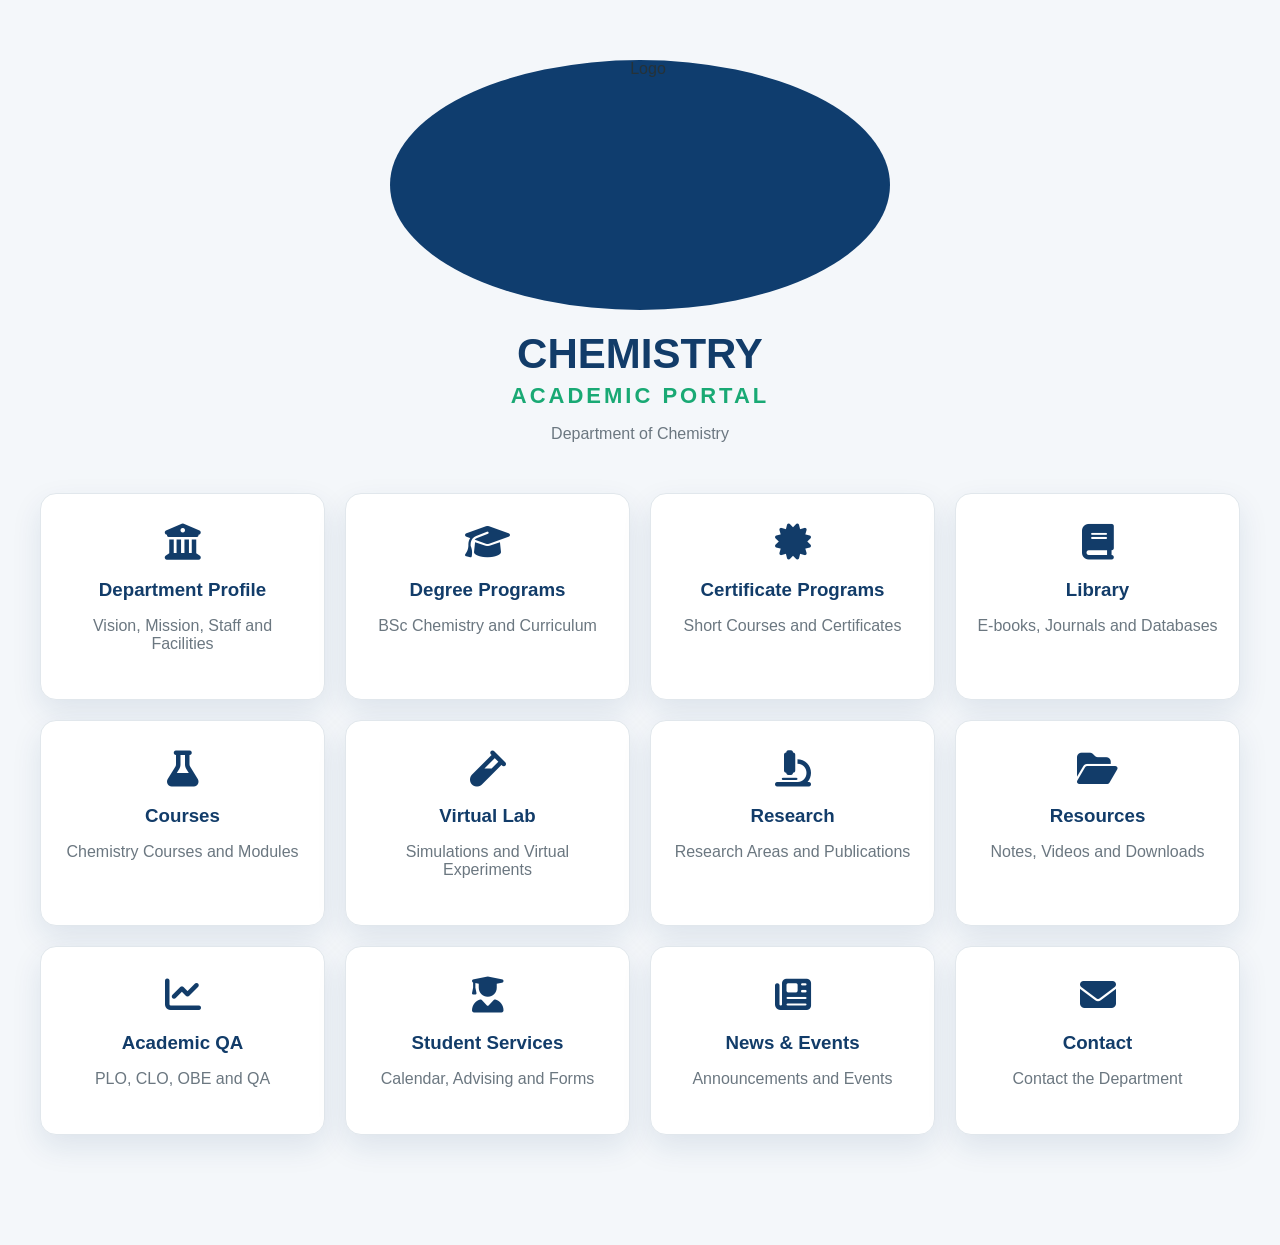
==== index.html @ 34adf8af "Add files via upload" ====
<!DOCTYPE html>
<html lang "en">

<head>
    <meta charset="UTF-8">
    <meta name="viewport" content="width=device-width, initial-scale=1.0">

    <title>CHEMISTRY</title>

    <link rel="stylesheet" href="style.css">

    <link rel="stylesheet" href="https://cdnjs.cloudflare.com/ajax/libs/font-awesome/6.5.2/css/all.min.css">
</head>

<main class="entry-portal">

    <div class="logo-symbol">
        <img src="image/logo.png" alt="Logo" class="logo" width="300px">
    </div>

    <h1>CHEMISTRY</h1>
    <h2>ACADEMIC PORTAL</h2>

    <p>Department of Chemistry</p>

    <div class="portal-menu">

        <a href="department.html" class="portal-card">
            <i class="fa-solid fa-building-columns"></i>
            <h3>Department Profile</h3>
            <p>Vision, Mission, Staff and Facilities</p>
        </a>

        <a href="#degree" class="portal-card">
            <i class="fa-solid fa-graduation-cap"></i>
            <h3>Degree Programs</h3>
            <p>BSc Chemistry and Curriculum</p>
        </a>

        <a href="#certificate" class="portal-card">
            <i class="fa-solid fa-certificate"></i>
            <h3>Certificate Programs</h3>
            <p>Short Courses and Certificates</p>
        </a>

        <a href="#library" class="portal-card">
            <i class="fa-solid fa-book"></i>
            <h3>Library</h3>
            <p>E-books, Journals and Databases</p>
        </a>

        <a href="#courses" class="portal-card">
            <i class="fa-solid fa-flask"></i>
            <h3>Courses</h3>
            <p>Chemistry Courses and Modules</p>
        </a>

        <a href="#virtual-lab" class="portal-card">
            <i class="fa-solid fa-vial"></i>
            <h3>Virtual Lab</h3>
            <p>Simulations and Virtual Experiments</p>
        </a>

        <a href="#research" class="portal-card">
            <i class="fa-solid fa-microscope"></i>
            <h3>Research</h3>
            <p>Research Areas and Publications</p>
        </a>

        <a href="#resources" class="portal-card">
            <i class="fa-solid fa-folder-open"></i>
            <h3>Resources</h3>
            <p>Notes, Videos and Downloads</p>
        </a>

        <a href="#qa" class="portal-card">
            <i class="fa-solid fa-chart-line"></i>
            <h3>Academic QA</h3>
            <p>PLO, CLO, OBE and QA</p>
        </a>

        <a href="#student-services" class="portal-card">
            <i class="fa-solid fa-user-graduate"></i>
            <h3>Student Services</h3>
            <p>Calendar, Advising and Forms</p>
        </a>

        <a href="#news" class="portal-card">
            <i class="fa-solid fa-newspaper"></i>
            <h3>News & Events</h3>
            <p>Announcements and Events</p>
        </a>

        <a href="#contact" class="portal-card">
            <i class="fa-solid fa-envelope"></i>
            <h3>Contact</h3>
            <p>Contact the Department</p>
        </a>

    </div>

</main>
---- style.css ----
:root {
    --primary: #123c69;
    --primary-dark: #0b2948;
    --accent: #0335238f;

    --light: #f4f7fa;
    --white: #ffffff;

    --text: #263238;
    --muted: #436178;

    --border: #e1e7ec;

    --shadow: 0 12px 30px rgba(18, 60, 105, 0.10);
}

* {
    box-sizing: border-box;
}

body {
    margin: 0;
    font-family: "Segoe UI", Arial, sans-serif;
    color: var(--text);
    background: var(--light);
}


/* ================================
   MAIN PAGE
================================ */

.entry-portal {
    min-height: 100vh;
    padding: 60px 30px;
    text-align: center;
}

.logo-symbol {
    width: 500px;
    height: 250px;
    margin: 0 auto;

    display: flex;
    align-items: center;
    justify-content: center;

    background: #0f3d6e;
    border-radius: 50%;

    overflow: hidden;
}

.logo-symbol img {
    width: 100%;
    height: 100%;
    object-fit: contain;
}


/* CHEMISTRY */

.entry-portal h1 {
    margin: 20px 0 5px;

    color: #123c69;

    font-size: 42px;
}


/* ACADEMIC PORTAL */

.entry-portal h2 {
    margin: 0;

    color: #19a974;

    font-size: 22px;
    letter-spacing: 3px;
}


/* Department of Chemistry */

.entry-portal>p {
    color: #6b7780;
}


/* MAIN MENU */

.portal-menu {
    max-width: 1200px;
    margin: 50px auto;

    display: grid;

    grid-template-columns: repeat(4, 1fr);

    gap: 20px;
}


/* MAIN CARDS */

.portal-card {
    display: block;

    background: #ffffff;

    border: 1px solid #e1e7ec;

    border-radius: 16px;

    padding: 30px 20px;

    text-decoration: none;

    color: #263238;

    box-shadow: 0 12px 30px rgba(18, 60, 105, 0.10);

    transition: 0.3s;
}


/* MAIN ICON */

.portal-card i {
    font-size: 36px;

    color: #123c69;
}


/* MAIN TITLE */

.portal-card h3 {
    color: #123c69;

    margin-bottom: 10px;
}


/* MAIN DESCRIPTION */

.portal-card p {
    color: #6b7780;
}


/* HOVER */

.portal-card:hover {
    transform: translateY(-8px);
}

.portal-card:hover i {
    color: #19a974;
}


/* ================================
   DEPARTMENT PAGE
================================ */

.department-page {
    min-height: 100vh;

    max-width: 1100px;

    margin: 0 auto;

    padding: 50px 30px;

    text-align: center;
}

.back-button {
    display: inline-block;

    margin-bottom: 35px;

    padding: 9px 18px;

    color: #123c69;

    background: #ffffff;

    border: 1px solid #e1e7ec;

    border-radius: 8px;

    text-decoration: none;
}

.back-button:hover {
    background: #123c69;

    color: #ffffff;
}

.department-header {
    margin-bottom: 45px;
}

.department-header h1 {
    margin: 0;

    color: #123c69;

    font-size: 38px;
}


/* DEPARTMENT MENU */

.department-menu {
    width: 100%;

    display: grid;

    grid-template-columns: repeat(2, 1fr);

    gap: 25px;
}


/* DEPARTMENT CARD */

.department-card {
    min-height: 180px;

    padding: 30px;

    display: flex;

    flex-direction: column;

    align-items: center;

    justify-content: center;

    text-decoration: none;

    border-radius: 16px;

    border: 2px solid;

    transition: 0.3s;
}

.department-card i {
    font-size: 42px;

    margin-bottom: 18px;
}

.department-card h2 {
    margin: 0;

    font-size: 21px;
}


/* Vision */

.vision-card {
    background: #e8f4ff;
    border-color: #4aa3df;
}

.vision-card i,
.vision-card h2 {
    color: #1976b8;
}


/* Mission */

.mission-card {
    background: #fff0e6;
    border-color: #e69a62;
}

.mission-card i,
.mission-card h2 {
    color: #d66a18;
}


/* Educational Philosophy */

.philosophy-card {
    background: #fff9df;
    border-color: #e1bd45;
}

.philosophy-card i,
.philosophy-card h2 {
    color: #a27d00;
}


/* Graduate Profile */

.graduate-card {
    background: #eee9ff;
    border-color: #9278df;
}

.graduate-card i,
.graduate-card h2 {
    color: #6546c7;
}


/* Staff */

.staff-card {
    background: #e8f7ef;
    border-color: #63b887;
}

.staff-card i,
.staff-card h2 {
    color: #27804d;
}


/* Facilities */

.facilities-card {
    background: #e9f3f3;
    border-color: #5da7a7;
}

.facilities-card i,
.facilities-card h2 {
    color: #287979;
}


/* Department Hover */

.department-card:hover {
    transform: translateY(-7px);

    box-shadow:
        0 12px 28px rgba(0, 0, 0, 0.15);
}


/* ================================
   RESPONSIVE
================================ */

@media (max-width: 1000px) {

    .portal-menu {
        grid-template-columns: repeat(2, 1fr);
    }

}

@media (max-width: 700px) {

    .portal-menu {
        grid-template-columns: 1fr;
    }

    .department-menu {
        grid-template-columns: 1fr;
    }

    .entry-portal {
        padding: 40px 20px;
    }

    .entry-portal h1 {
        font-size: 34px;
    }

    .entry-portal h2 {
        font-size: 18px;
    }

    .department-header h1 {
        font-size: 32px;
    }

}
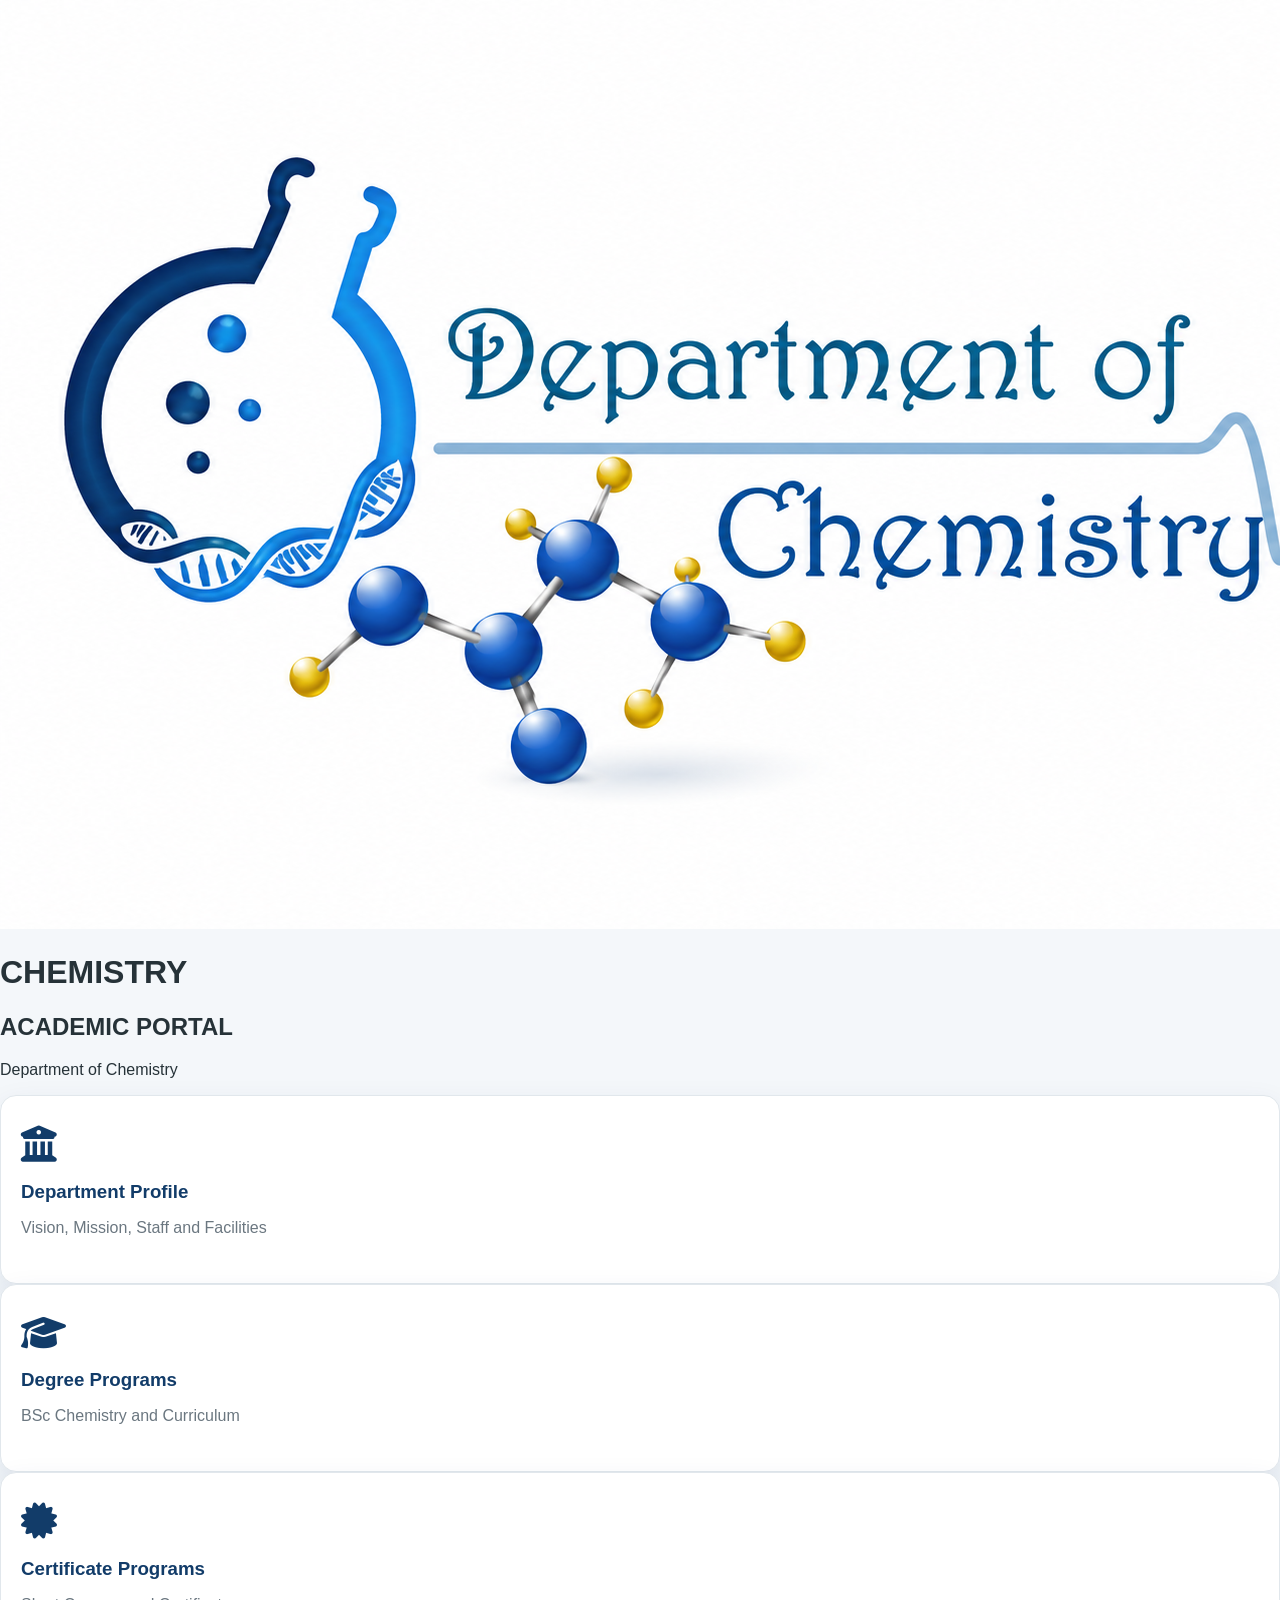
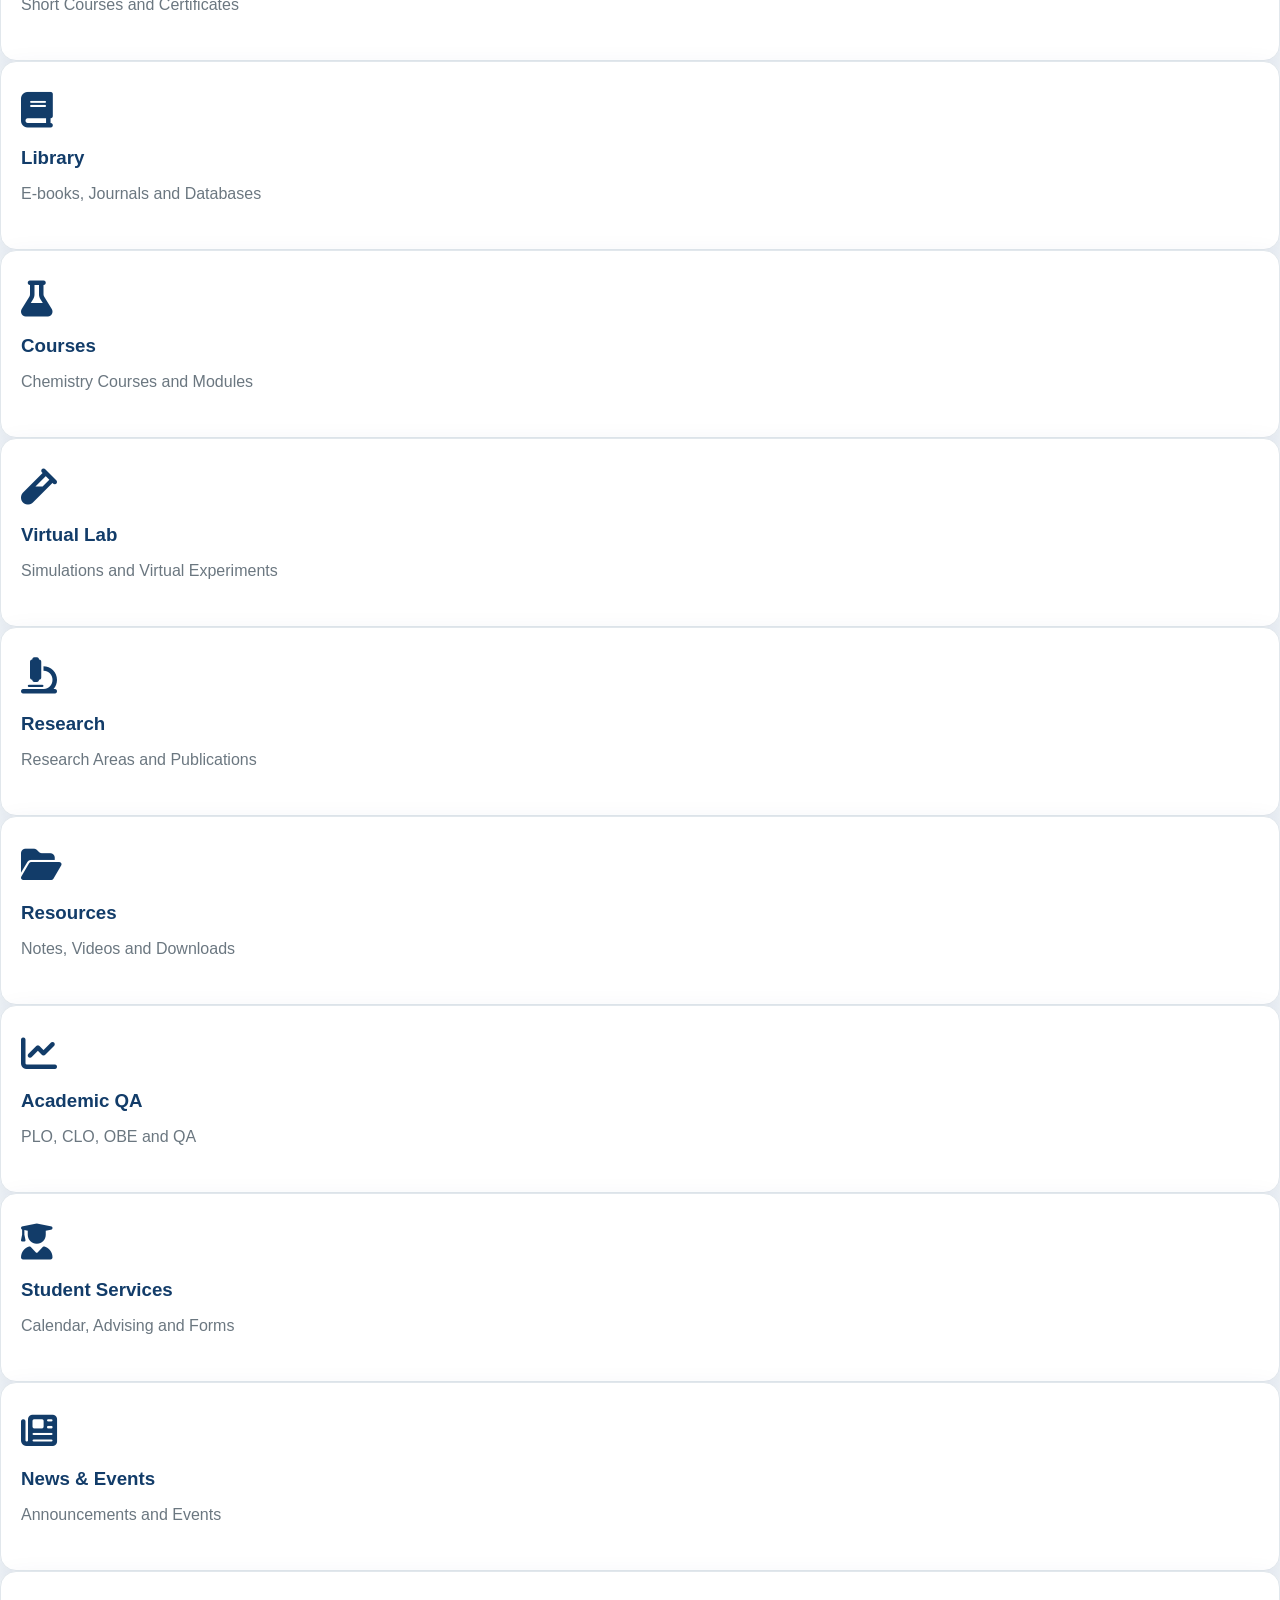
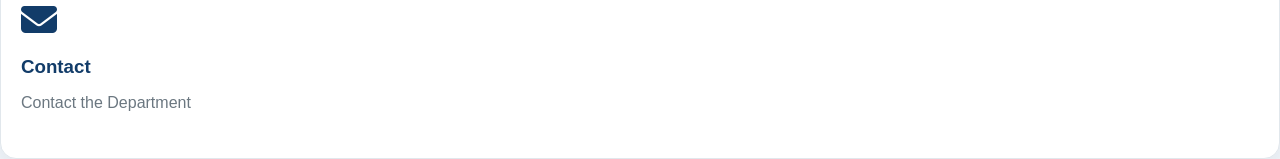
==== commit e10b9fc6: "Update index.html" ====
--- a/index.html
+++ b/index.html
@@ -1,102 +1,230 @@
 <!DOCTYPE html>
-<html lang "en">
+<html lang="en">
 
 <head>
-    <meta charset="UTF-8">
-    <meta name="viewport" content="width=device-width, initial-scale=1.0">
-
-    <title>CHEMISTRY</title>
-
-    <link rel="stylesheet" href="style.css">
-
-    <link rel="stylesheet" href="https://cdnjs.cloudflare.com/ajax/libs/font-awesome/6.5.2/css/all.min.css">
+  <meta charset="UTF-8">
+  <meta name="viewport" content="width=device-width, initial-scale=1.0">
+
+  <title>Chemistry Academic Portal</title>
+
+  <!-- Favicon -->
+  <link rel="shortcut icon" href="image/logo.png" type="image/png">
+
+  <!-- Font Awesome -->
+  <link rel="stylesheet" href="https://cdnjs.cloudflare.com/ajax/libs/font-awesome/6.5.2/css/all.min.css">
+
+  <!-- Main CSS -->
+  <link rel="stylesheet" href="style.css">
 </head>
 
-<main class="entry-portal">
-
-    <div class="logo-symbol">
-        <img src="image/logo.png" alt="Logo" class="logo" width="300px">
-    </div>
+<body>
+
+  <!-- =========================
+         HEADER
+    ========================== -->
+
+  <header class="portal-header">
+
+    <img src="image/logo.png" alt="Department of Chemistry Logo" class="department-logo">
 
     <h1>CHEMISTRY</h1>
+
     <h2>ACADEMIC PORTAL</h2>
 
     <p>Department of Chemistry</p>
 
-    <div class="portal-menu">
-
-        <a href="department.html" class="portal-card">
-            <i class="fa-solid fa-building-columns"></i>
-            <h3>Department Profile</h3>
-            <p>Vision, Mission, Staff and Facilities</p>
-        </a>
-
-        <a href="#degree" class="portal-card">
-            <i class="fa-solid fa-graduation-cap"></i>
-            <h3>Degree Programs</h3>
-            <p>BSc Chemistry and Curriculum</p>
-        </a>
-
-        <a href="#certificate" class="portal-card">
-            <i class="fa-solid fa-certificate"></i>
-            <h3>Certificate Programs</h3>
-            <p>Short Courses and Certificates</p>
-        </a>
-
-        <a href="#library" class="portal-card">
-            <i class="fa-solid fa-book"></i>
-            <h3>Library</h3>
-            <p>E-books, Journals and Databases</p>
-        </a>
-
-        <a href="#courses" class="portal-card">
-            <i class="fa-solid fa-flask"></i>
-            <h3>Courses</h3>
-            <p>Chemistry Courses and Modules</p>
-        </a>
-
-        <a href="#virtual-lab" class="portal-card">
-            <i class="fa-solid fa-vial"></i>
-            <h3>Virtual Lab</h3>
-            <p>Simulations and Virtual Experiments</p>
-        </a>
-
-        <a href="#research" class="portal-card">
-            <i class="fa-solid fa-microscope"></i>
-            <h3>Research</h3>
-            <p>Research Areas and Publications</p>
-        </a>
-
-        <a href="#resources" class="portal-card">
-            <i class="fa-solid fa-folder-open"></i>
-            <h3>Resources</h3>
-            <p>Notes, Videos and Downloads</p>
-        </a>
-
-        <a href="#qa" class="portal-card">
-            <i class="fa-solid fa-chart-line"></i>
-            <h3>Academic QA</h3>
-            <p>PLO, CLO, OBE and QA</p>
-        </a>
-
-        <a href="#student-services" class="portal-card">
-            <i class="fa-solid fa-user-graduate"></i>
-            <h3>Student Services</h3>
-            <p>Calendar, Advising and Forms</p>
-        </a>
-
-        <a href="#news" class="portal-card">
-            <i class="fa-solid fa-newspaper"></i>
-            <h3>News & Events</h3>
-            <p>Announcements and Events</p>
-        </a>
-
-        <a href="#contact" class="portal-card">
-            <i class="fa-solid fa-envelope"></i>
-            <h3>Contact</h3>
-            <p>Contact the Department</p>
-        </a>
-
-    </div>
-
-</main>+  </header>
+
+
+  <!-- =========================
+         MAIN PORTAL
+    ========================== -->
+
+  <main class="portal-container">
+
+
+    <!-- 01 Department Profile -->
+
+    <a href="department.html" class="portal-card">
+
+      <i class="fa-solid fa-building-columns"></i>
+
+      <h3>Department Profile</h3>
+
+      <p>
+        Vision, Mission, Staff and Facilities
+      </p>
+
+    </a>
+
+
+    <!-- 02 Degree Programs -->
+
+    <a href="degree-programs.html" class="portal-card">
+
+      <i class="fa-solid fa-graduation-cap"></i>
+
+      <h3>Degree Programs</h3>
+
+      <p>
+        BSc Chemistry and Curriculum
+      </p>
+
+    </a>
+
+
+    <!-- 03 Certificate Programs -->
+
+    <a href="certificate-programs.html" class="portal-card">
+
+      <i class="fa-solid fa-certificate"></i>
+
+      <h3>Certificate Programs</h3>
+
+      <p>
+        Short Courses and Certificates
+      </p>
+
+    </a>
+
+
+    <!-- 04 Library -->
+
+    <a href="library/" class="portal-card">
+
+      <i class="fa-solid fa-book"></i>
+
+      <h3>Library</h3>
+
+      <p>
+        E-books, Journals and Databases
+      </p>
+
+    </a>
+
+
+    <!-- 05 Courses -->
+
+    <a href="courses/" class="portal-card">
+
+      <i class="fa-solid fa-flask"></i>
+
+      <h3>Courses</h3>
+
+      <p>
+        Chemistry Courses and Modules
+      </p>
+
+    </a>
+
+
+    <!-- 06 Virtual Laboratory -->
+
+    <a href="virtual-lab/" class="portal-card">
+
+      <i class="fa-solid fa-vial"></i>
+
+      <h3>Virtual Lab</h3>
+
+      <p>
+        Simulations and Virtual Experiments
+      </p>
+
+    </a>
+
+
+    <!-- 07 Research -->
+
+    <a href="research/" class="portal-card">
+
+      <i class="fa-solid fa-microscope"></i>
+
+      <h3>Research</h3>
+
+      <p>
+        Research Areas and Publications
+      </p>
+
+    </a>
+
+
+    <!-- 08 Resources -->
+
+    <a href="resources/" class="portal-card">
+
+      <i class="fa-solid fa-folder-open"></i>
+
+      <h3>Resources</h3>
+
+      <p>
+        Notes, Videos and Downloads
+      </p>
+
+    </a>
+
+
+    <!-- 09 Academic QA -->
+
+    <a href="academic-qa.html" class="portal-card">
+
+      <i class="fa-solid fa-chart-line"></i>
+
+      <h3>Academic QA</h3>
+
+      <p>
+        PLO, CLO, OBE and QA
+      </p>
+
+    </a>
+
+
+    <!-- 10 Student Services -->
+
+    <a href="student-services.html" class="portal-card">
+
+      <i class="fa-solid fa-user-graduate"></i>
+
+      <h3>Student Services</h3>
+
+      <p>
+        Calendar, Advising and Forms
+      </p>
+
+    </a>
+
+
+    <!-- 11 News & Events -->
+
+    <a href="news-events.html" class="portal-card">
+
+      <i class="fa-solid fa-newspaper"></i>
+
+      <h3>News &amp; Events</h3>
+
+      <p>
+        Announcements and Events
+      </p>
+
+    </a>
+
+
+    <!-- 12 Contact -->
+
+    <a href="contact.html" class="portal-card">
+
+      <i class="fa-solid fa-envelope"></i>
+
+      <h3>Contact</h3>
+
+      <p>
+        Contact the Department
+      </p>
+
+    </a>
+
+
+  </main>
+
+</body>
+
+</html>
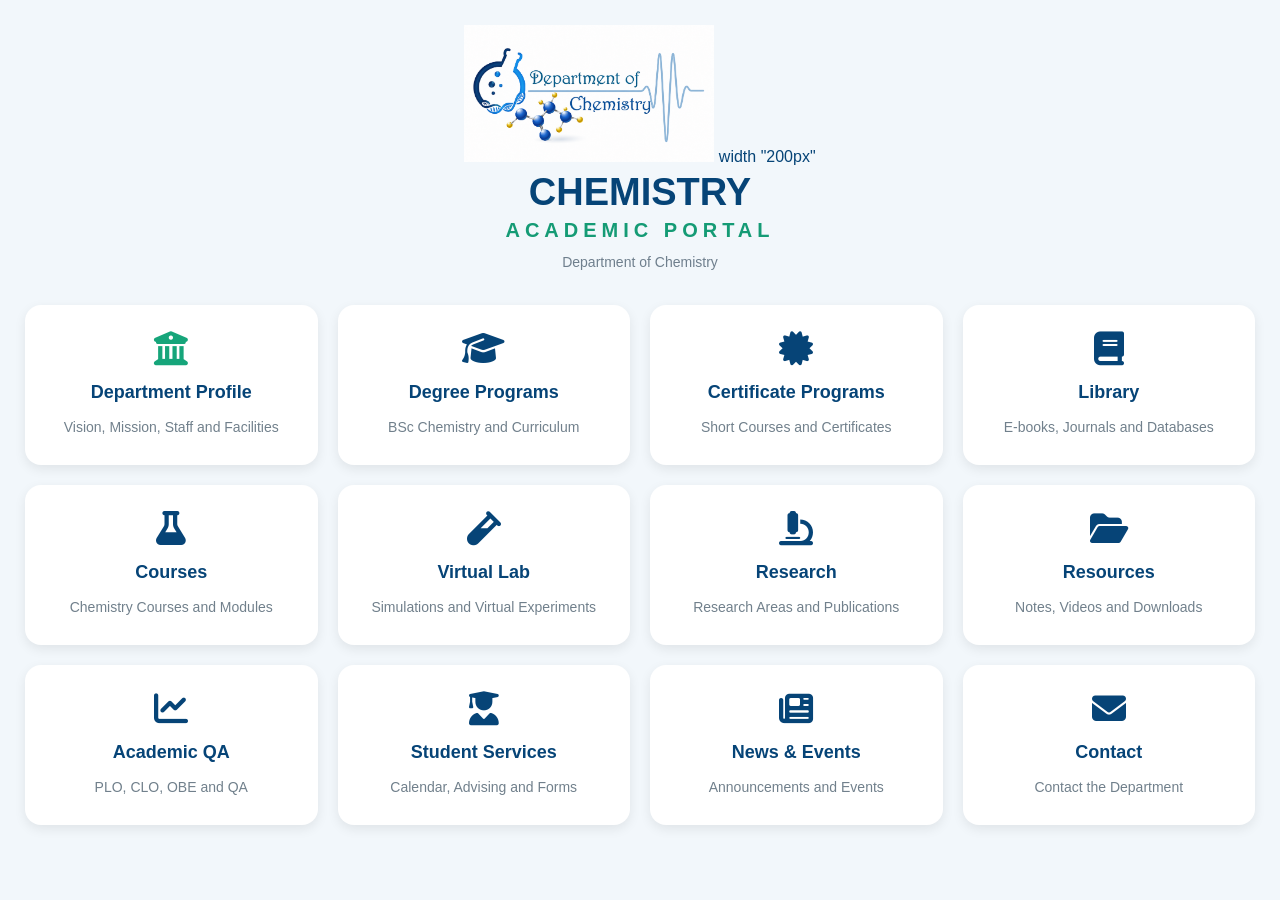
==== commit f13312a2: "change file" ====
--- a/index.html
+++ b/index.html
@@ -19,209 +19,173 @@
 
 <body>
 
-  <!-- =========================
-         HEADER
-    ========================== -->
+  <main class="entry-portal">
 
-  <header class="portal-header">
+    <!-- Header -->
+    <header class="portal-header">
 
-    <img src="image/logo.png" alt="Department of Chemistry Logo" class="department-logo">
+      <div class="logo-symbol">
+        <img src="image/logo.png" alt="Department of Chemistry Logo" class="logo"> width "200px"
+      </div>
 
-    <h1>CHEMISTRY</h1>
+      <h1>CHEMISTRY</h1>
 
-    <h2>ACADEMIC PORTAL</h2>
+      <h2>ACADEMIC PORTAL</h2>
 
-    <p>Department of Chemistry</p>
+      <p>Department of Chemistry</p>
 
-  </header>
+    </header>
 
 
-  <!-- =========================
-         MAIN PORTAL
-    ========================== -->
-
-  <main class="portal-container">
+    <!-- Portal Menu -->
+    <div class="portal-menu">
 
 
-    <!-- 01 Department Profile -->
+      <!-- 1. Department Profile -->
+      <a href="department.html" class="portal-card">
 
-    <a href="department.html" class="portal-card">
+        <i class="fa-solid fa-building-columns"></i>
 
-      <i class="fa-solid fa-building-columns"></i>
+        <h3>Department Profile</h3>
 
-      <h3>Department Profile</h3>
+        <p>Vision, Mission, Staff and Facilities</p>
 
-      <p>
-        Vision, Mission, Staff and Facilities
-      </p>
-
-    </a>
+      </a>
 
 
-    <!-- 02 Degree Programs -->
+      <!-- 2. Degree Programs -->
+      <a href="degree-programs.html" class="portal-card">
 
-    <a href="degree-programs.html" class="portal-card">
+        <i class="fa-solid fa-graduation-cap"></i>
 
-      <i class="fa-solid fa-graduation-cap"></i>
+        <h3>Degree Programs</h3>
 
-      <h3>Degree Programs</h3>
+        <p>BSc Chemistry and Curriculum</p>
 
-      <p>
-        BSc Chemistry and Curriculum
-      </p>
-
-    </a>
+      </a>
 
 
-    <!-- 03 Certificate Programs -->
+      <!-- 3. Certificate Programs -->
+      <a href="certificate-programs.html" class="portal-card">
 
-    <a href="certificate-programs.html" class="portal-card">
+        <i class="fa-solid fa-certificate"></i>
 
-      <i class="fa-solid fa-certificate"></i>
+        <h3>Certificate Programs</h3>
 
-      <h3>Certificate Programs</h3>
+        <p>Short Courses and Certificates</p>
 
-      <p>
-        Short Courses and Certificates
-      </p>
-
-    </a>
+      </a>
 
 
-    <!-- 04 Library -->
+      <!-- 4. Library -->
+      <a href="library/" class="portal-card">
 
-    <a href="library/" class="portal-card">
+        <i class="fa-solid fa-book"></i>
 
-      <i class="fa-solid fa-book"></i>
+        <h3>Library</h3>
 
-      <h3>Library</h3>
+        <p>E-books, Journals and Databases</p>
 
-      <p>
-        E-books, Journals and Databases
-      </p>
-
-    </a>
+      </a>
 
 
-    <!-- 05 Courses -->
+      <!-- 5. Courses -->
+      <a href="courses/" class="portal-card">
 
-    <a href="courses/" class="portal-card">
+        <i class="fa-solid fa-flask"></i>
 
-      <i class="fa-solid fa-flask"></i>
+        <h3>Courses</h3>
 
-      <h3>Courses</h3>
+        <p>Chemistry Courses and Modules</p>
 
-      <p>
-        Chemistry Courses and Modules
-      </p>
-
-    </a>
+      </a>
 
 
-    <!-- 06 Virtual Laboratory -->
+      <!-- 6. Virtual Lab -->
+      <a href="virtual-lab/" class="portal-card">
 
-    <a href="virtual-lab/" class="portal-card">
+        <i class="fa-solid fa-vial"></i>
 
-      <i class="fa-solid fa-vial"></i>
+        <h3>Virtual Lab</h3>
 
-      <h3>Virtual Lab</h3>
+        <p>Simulations and Virtual Experiments</p>
 
-      <p>
-        Simulations and Virtual Experiments
-      </p>
-
-    </a>
+      </a>
 
 
-    <!-- 07 Research -->
+      <!-- 7. Research -->
+      <a href="research/" class="portal-card">
 
-    <a href="research/" class="portal-card">
+        <i class="fa-solid fa-microscope"></i>
 
-      <i class="fa-solid fa-microscope"></i>
+        <h3>Research</h3>
 
-      <h3>Research</h3>
+        <p>Research Areas and Publications</p>
 
-      <p>
-        Research Areas and Publications
-      </p>
-
-    </a>
+      </a>
 
 
-    <!-- 08 Resources -->
+      <!-- 8. Resources -->
+      <a href="resources/" class="portal-card">
 
-    <a href="resources/" class="portal-card">
+        <i class="fa-solid fa-folder-open"></i>
 
-      <i class="fa-solid fa-folder-open"></i>
+        <h3>Resources</h3>
 
-      <h3>Resources</h3>
+        <p>Notes, Videos and Downloads</p>
 
-      <p>
-        Notes, Videos and Downloads
-      </p>
-
-    </a>
+      </a>
 
 
-    <!-- 09 Academic QA -->
+      <!-- 9. Academic QA -->
+      <a href="academic-qa.html" class="portal-card">
 
-    <a href="academic-qa.html" class="portal-card">
+        <i class="fa-solid fa-chart-line"></i>
 
-      <i class="fa-solid fa-chart-line"></i>
+        <h3>Academic QA</h3>
 
-      <h3>Academic QA</h3>
+        <p>PLO, CLO, OBE and QA</p>
 
-      <p>
-        PLO, CLO, OBE and QA
-      </p>
-
-    </a>
+      </a>
 
 
-    <!-- 10 Student Services -->
+      <!-- 10. Student Services -->
+      <a href="student-services.html" class="portal-card">
 
-    <a href="student-services.html" class="portal-card">
+        <i class="fa-solid fa-user-graduate"></i>
 
-      <i class="fa-solid fa-user-graduate"></i>
+        <h3>Student Services</h3>
 
-      <h3>Student Services</h3>
+        <p>Calendar, Advising and Forms</p>
 
-      <p>
-        Calendar, Advising and Forms
-      </p>
-
-    </a>
+      </a>
 
 
-    <!-- 11 News & Events -->
+      <!-- 11. News & Events -->
+      <a href="news-events.html" class="portal-card">
 
-    <a href="news-events.html" class="portal-card">
+        <i class="fa-solid fa-newspaper"></i>
 
-      <i class="fa-solid fa-newspaper"></i>
+        <h3>News &amp; Events</h3>
 
-      <h3>News &amp; Events</h3>
+        <p>Announcements and Events</p>
 
-      <p>
-        Announcements and Events
-      </p>
-
-    </a>
+      </a>
 
 
-    <!-- 12 Contact -->
+      <!-- 12. Contact -->
+      <a href="contact.html" class="portal-card">
 
-    <a href="contact.html" class="portal-card">
+        <i class="fa-solid fa-envelope"></i>
 
-      <i class="fa-solid fa-envelope"></i>
+        <h3>Contact</h3>
 
-      <h3>Contact</h3>
+        <p>Contact the Department</p>
 
-      <p>
-        Contact the Department
-      </p>
+      </a>
 
-    </a>
 
+    </div>
 
   </main>
 
--- a/style.css
+++ b/style.css
@@ -1,360 +1,153 @@
-:root {
-    --primary: #123c69;
-    --primary-dark: #0b2948;
-    --accent: #0335238f;
-
-    --light: #f4f7fa;
-    --white: #ffffff;
-
-    --text: #263238;
-    --muted: #436178;
-
-    --border: #e1e7ec;
-
-    --shadow: 0 12px 30px rgba(18, 60, 105, 0.10);
-}
-
 * {
     box-sizing: border-box;
+    margin: 0;
+    padding: 0;
 }
 
 body {
-    margin: 0;
-    font-family: "Segoe UI", Arial, sans-serif;
-    color: var(--text);
-    background: var(--light);
+    font-family: Arial, Helvetica, sans-serif;
+    background: #f2f7fb;
+    color: #064477;
 }
 
 
-/* ================================
-   MAIN PAGE
-================================ */
+/* Main */
 
 .entry-portal {
+    width: 100%;
     min-height: 100vh;
-    padding: 60px 30px;
-    text-align: center;
-}
-
-.logo-symbol {
-    width: 500px;
-    height: 250px;
-    margin: 0 auto;
-
-    display: flex;
-    align-items: center;
-    justify-content: center;
-
-    background: #0f3d6e;
-    border-radius: 50%;
-
-    overflow: hidden;
-}
-
-.logo-symbol img {
-    width: 100%;
-    height: 100%;
-    object-fit: contain;
+    padding: 25px;
 }
 
 
-/* CHEMISTRY */
+/* Header */
 
-.entry-portal h1 {
-    margin: 20px 0 5px;
-
-    color: #123c69;
-
-    font-size: 42px;
+.portal-header {
+    text-align: center;
+    margin-bottom: 35px;
 }
 
 
-/* ACADEMIC PORTAL */
+/* Logo */
 
-.entry-portal h2 {
-    margin: 0;
+.logo-symbol {
+    text-align: center;
+    margin-bottom: 5px;
+}
 
-    color: #19a974;
-
-    font-size: 22px;
-    letter-spacing: 3px;
+.logo {
+    width: 250px;
+    height: auto;
+    max-width: 80%;
 }
 
 
-/* Department of Chemistry */
+/* Title */
 
-.entry-portal>p {
-    color: #6b7780;
+.portal-header h1 {
+    font-size: 38px;
+    font-weight: 800;
+    color: #064477;
+    margin-top: 5px;
+}
+
+.portal-header h2 {
+    font-size: 20px;
+    letter-spacing: 5px;
+    color: #159b75;
+    margin-top: 5px;
+}
+
+.portal-header p {
+    font-size: 14px;
+    color: #6f7f8d;
+    margin-top: 12px;
 }
 
 
-/* MAIN MENU */
+/* 12 Boxes */
 
 .portal-menu {
-    max-width: 1200px;
-    margin: 50px auto;
+    width: 100%;
+    max-width: 1500px;
+    margin: 0 auto;
 
     display: grid;
-
     grid-template-columns: repeat(4, 1fr);
-
     gap: 20px;
 }
 
 
-/* MAIN CARDS */
+/* Box */
 
 .portal-card {
-    display: block;
+    min-height: 160px;
+
+    display: flex;
+    flex-direction: column;
+    align-items: center;
+    justify-content: center;
+
+    padding: 25px 20px;
 
     background: #ffffff;
-
-    border: 1px solid #e1e7ec;
-
     border-radius: 16px;
 
-    padding: 30px 20px;
-
+    text-align: center;
     text-decoration: none;
 
-    color: #263238;
+    box-shadow: 0 4px 12px rgba(0, 0, 0, 0.08);
 
-    box-shadow: 0 12px 30px rgba(18, 60, 105, 0.10);
-
-    transition: 0.3s;
+    transition: transform 0.2s ease,
+        box-shadow 0.2s ease;
 }
 
 
-/* MAIN ICON */
+/* Hover */
 
-.portal-card i {
-    font-size: 36px;
+.portal-card:hover {
+    transform: translateY(-5px);
 
-    color: #123c69;
+    box-shadow: 0 8px 20px rgba(0, 0, 0, 0.12);
 }
 
 
-/* MAIN TITLE */
+/* Icons */
 
-.portal-card h3 {
-    color: #123c69;
-
-    margin-bottom: 10px;
+.portal-card i {
+    font-size: 34px;
+    color: #064477;
+    margin-bottom: 16px;
 }
 
 
-/* MAIN DESCRIPTION */
+/* First icon */
 
-.portal-card p {
-    color: #6b7780;
+.portal-card:first-child i {
+    color: #16a57a;
 }
 
 
-/* HOVER */
+/* Titles */
 
-.portal-card:hover {
-    transform: translateY(-8px);
-}
-
-.portal-card:hover i {
-    color: #19a974;
+.portal-card h3 {
+    font-size: 18px;
+    color: #064477;
+    margin-bottom: 14px;
+    font-weight: 700;
 }
 
 
-/* ================================
-   DEPARTMENT PAGE
-================================ */
+/* Description */
 
-.department-page {
-    min-height: 100vh;
-
-    max-width: 1100px;
-
-    margin: 0 auto;
-
-    padding: 50px 30px;
-
-    text-align: center;
-}
-
-.back-button {
-    display: inline-block;
-
-    margin-bottom: 35px;
-
-    padding: 9px 18px;
-
-    color: #123c69;
-
-    background: #ffffff;
-
-    border: 1px solid #e1e7ec;
-
-    border-radius: 8px;
-
-    text-decoration: none;
-}
-
-.back-button:hover {
-    background: #123c69;
-
-    color: #ffffff;
-}
-
-.department-header {
-    margin-bottom: 45px;
-}
-
-.department-header h1 {
-    margin: 0;
-
-    color: #123c69;
-
-    font-size: 38px;
+.portal-card p {
+    font-size: 14px;
+    line-height: 1.5;
+    color: #71808c;
 }
 
 
-/* DEPARTMENT MENU */
-
-.department-menu {
-    width: 100%;
-
-    display: grid;
-
-    grid-template-columns: repeat(2, 1fr);
-
-    gap: 25px;
-}
-
-
-/* DEPARTMENT CARD */
-
-.department-card {
-    min-height: 180px;
-
-    padding: 30px;
-
-    display: flex;
-
-    flex-direction: column;
-
-    align-items: center;
-
-    justify-content: center;
-
-    text-decoration: none;
-
-    border-radius: 16px;
-
-    border: 2px solid;
-
-    transition: 0.3s;
-}
-
-.department-card i {
-    font-size: 42px;
-
-    margin-bottom: 18px;
-}
-
-.department-card h2 {
-    margin: 0;
-
-    font-size: 21px;
-}
-
-
-/* Vision */
-
-.vision-card {
-    background: #e8f4ff;
-    border-color: #4aa3df;
-}
-
-.vision-card i,
-.vision-card h2 {
-    color: #1976b8;
-}
-
-
-/* Mission */
-
-.mission-card {
-    background: #fff0e6;
-    border-color: #e69a62;
-}
-
-.mission-card i,
-.mission-card h2 {
-    color: #d66a18;
-}
-
-
-/* Educational Philosophy */
-
-.philosophy-card {
-    background: #fff9df;
-    border-color: #e1bd45;
-}
-
-.philosophy-card i,
-.philosophy-card h2 {
-    color: #a27d00;
-}
-
-
-/* Graduate Profile */
-
-.graduate-card {
-    background: #eee9ff;
-    border-color: #9278df;
-}
-
-.graduate-card i,
-.graduate-card h2 {
-    color: #6546c7;
-}
-
-
-/* Staff */
-
-.staff-card {
-    background: #e8f7ef;
-    border-color: #63b887;
-}
-
-.staff-card i,
-.staff-card h2 {
-    color: #27804d;
-}
-
-
-/* Facilities */
-
-.facilities-card {
-    background: #e9f3f3;
-    border-color: #5da7a7;
-}
-
-.facilities-card i,
-.facilities-card h2 {
-    color: #287979;
-}
-
-
-/* Department Hover */
-
-.department-card:hover {
-    transform: translateY(-7px);
-
-    box-shadow:
-        0 12px 28px rgba(0, 0, 0, 0.15);
-}
-
-
-/* ================================
-   RESPONSIVE
-================================ */
+/* Tablet */
 
 @media (max-width: 1000px) {
 
@@ -364,30 +157,31 @@
 
 }
 
-@media (max-width: 700px) {
+
+/* Mobile */
+
+@media (max-width: 600px) {
+
+    .entry-portal {
+        padding: 20px 15px 30px;
+    }
+
+    .logo {
+        width: 200px;
+    }
+
+    .portal-header h1 {
+        font-size: 28px;
+    }
+
+    .portal-header h2 {
+        font-size: 15px;
+        letter-spacing: 3px;
+    }
 
     .portal-menu {
         grid-template-columns: 1fr;
-    }
-
-    .department-menu {
-        grid-template-columns: 1fr;
-    }
-
-    .entry-portal {
-        padding: 40px 20px;
-    }
-
-    .entry-portal h1 {
-        font-size: 34px;
-    }
-
-    .entry-portal h2 {
-        font-size: 18px;
-    }
-
-    .department-header h1 {
-        font-size: 32px;
+        gap: 15px;
     }
 
 }
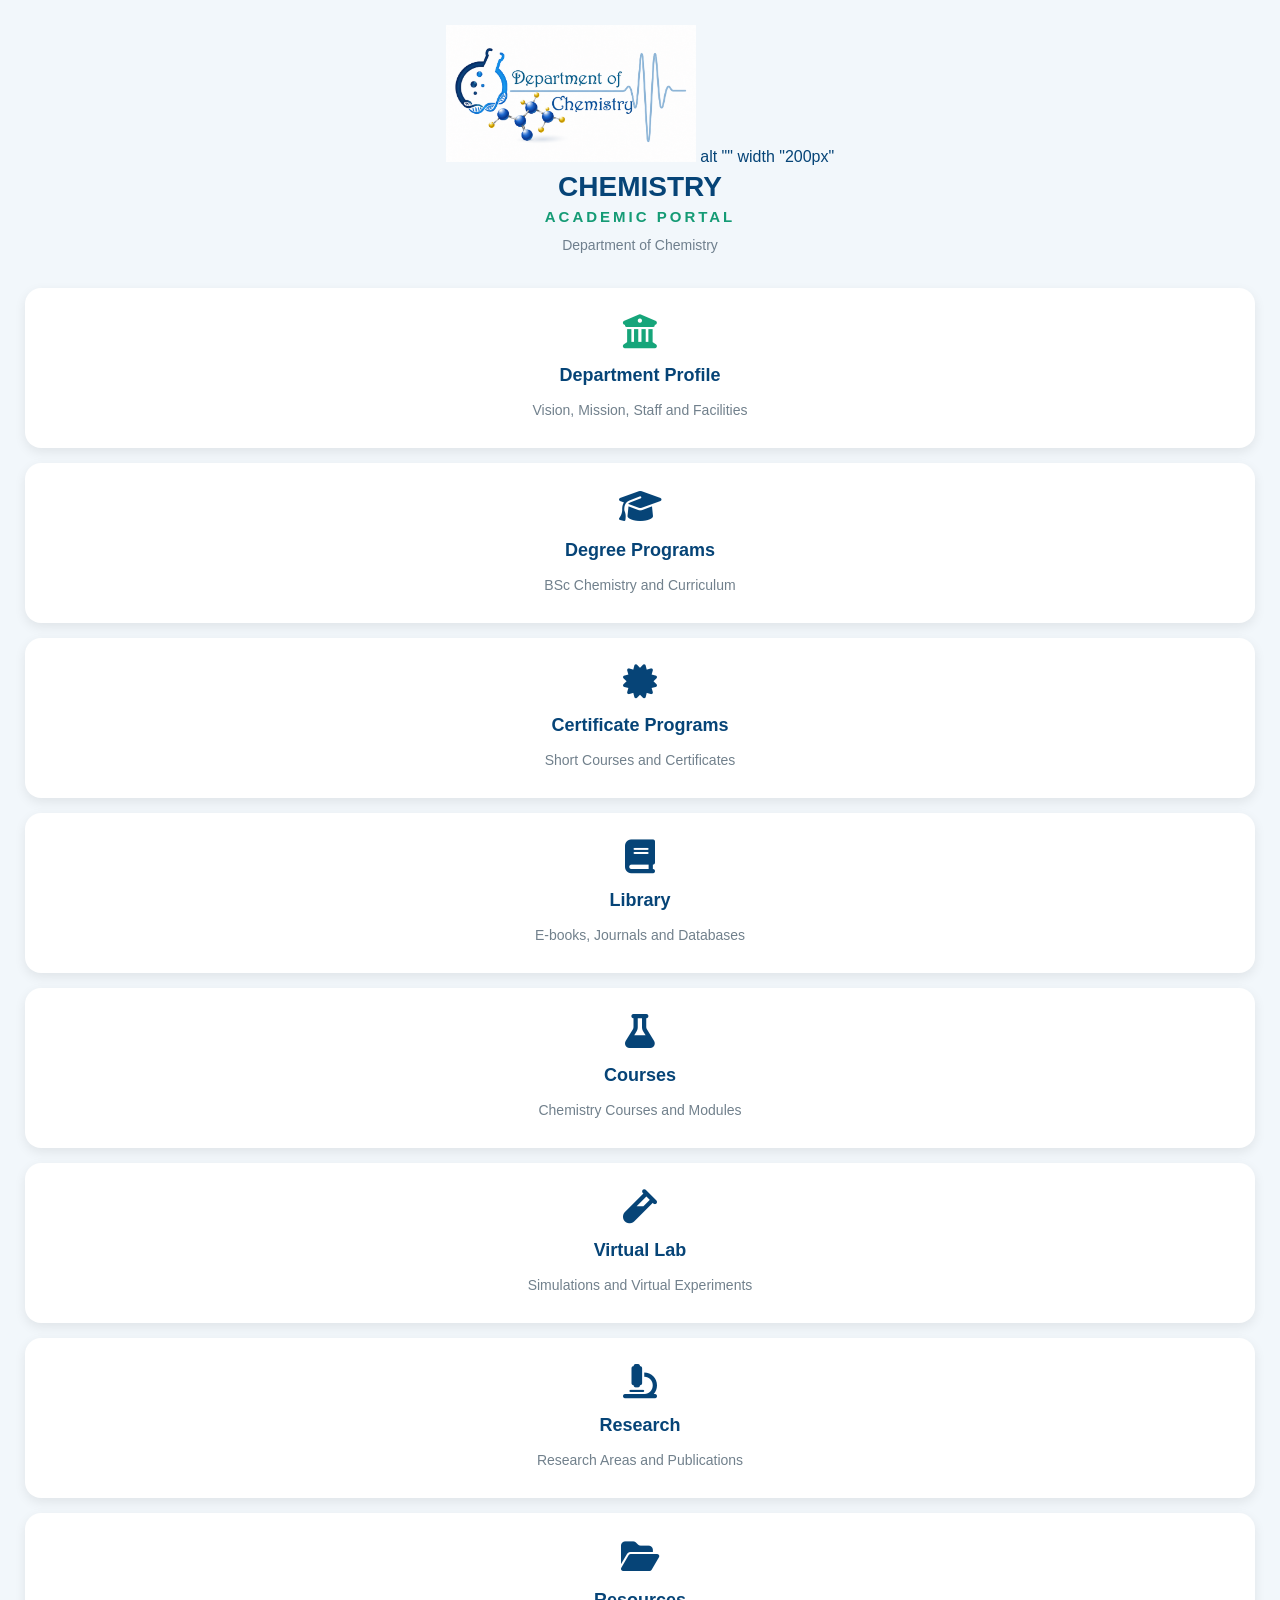
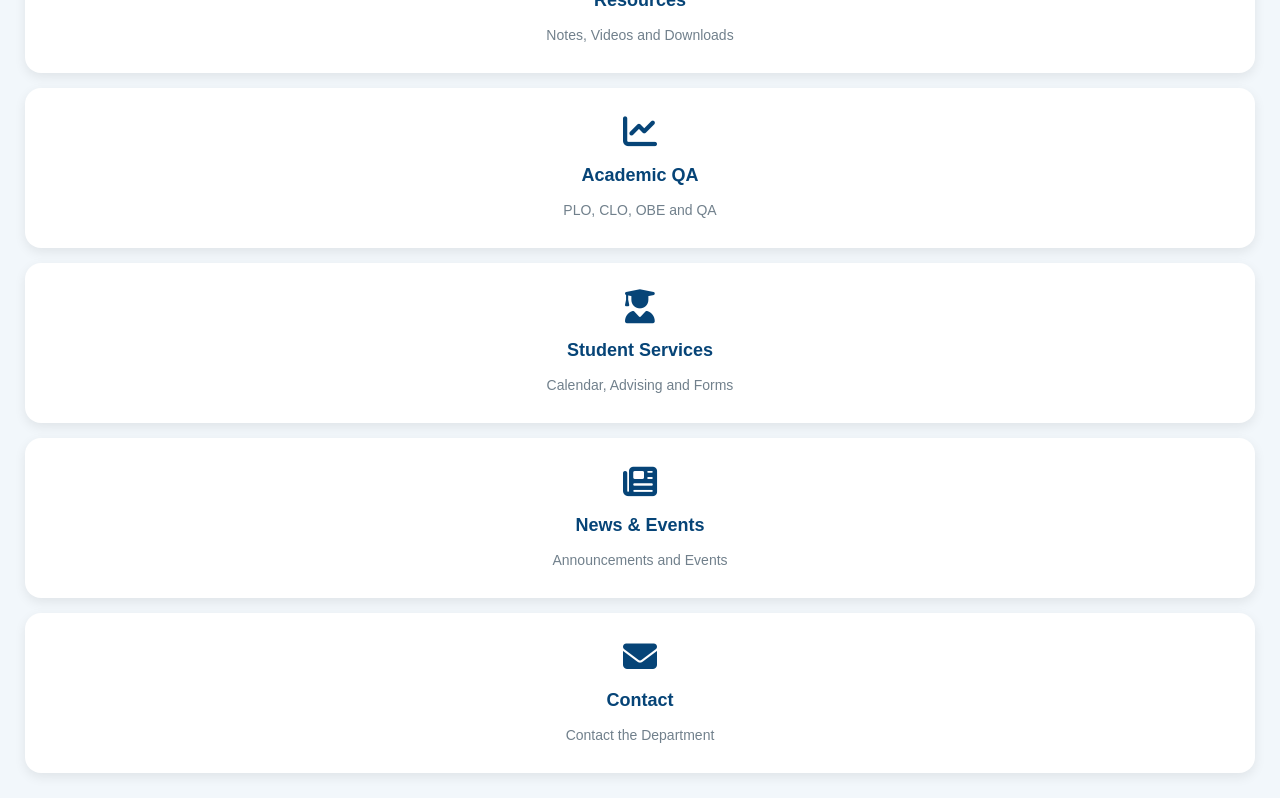
==== commit 009d416a: "change file" ====
--- a/index.html
+++ b/index.html
@@ -12,7 +12,6 @@
 
   <!-- Font Awesome -->
   <link rel="stylesheet" href="https://cdnjs.cloudflare.com/ajax/libs/font-awesome/6.5.2/css/all.min.css">
-
   <!-- Main CSS -->
   <link rel="stylesheet" href="style.css">
 </head>
@@ -25,7 +24,7 @@
     <header class="portal-header">
 
       <div class="logo-symbol">
-        <img src="image/logo.png" alt="Department of Chemistry Logo" class="logo"> width "200px"
+        <img src="image/logo.png" alt="Department of Chemistry Logo" class="logo"> alt "" width "200px"
       </div>
 
       <h1>CHEMISTRY</h1>
--- a/style.css
+++ b/style.css
@@ -168,20 +168,22 @@
 
     .logo {
         width: 200px;
+        height: auto;
     }
+}
 
-    .portal-header h1 {
-        font-size: 28px;
-    }
+.portal-header h1 {
+    font-size: 28px;
+}
 
-    .portal-header h2 {
-        font-size: 15px;
-        letter-spacing: 3px;
-    }
+.portal-header h2 {
+    font-size: 15px;
+    letter-spacing: 3px;
+}
 
-    .portal-menu {
-        grid-template-columns: 1fr;
-        gap: 15px;
-    }
+.portal-menu {
+    grid-template-columns: 1fr;
+    gap: 15px;
+}
 
 }
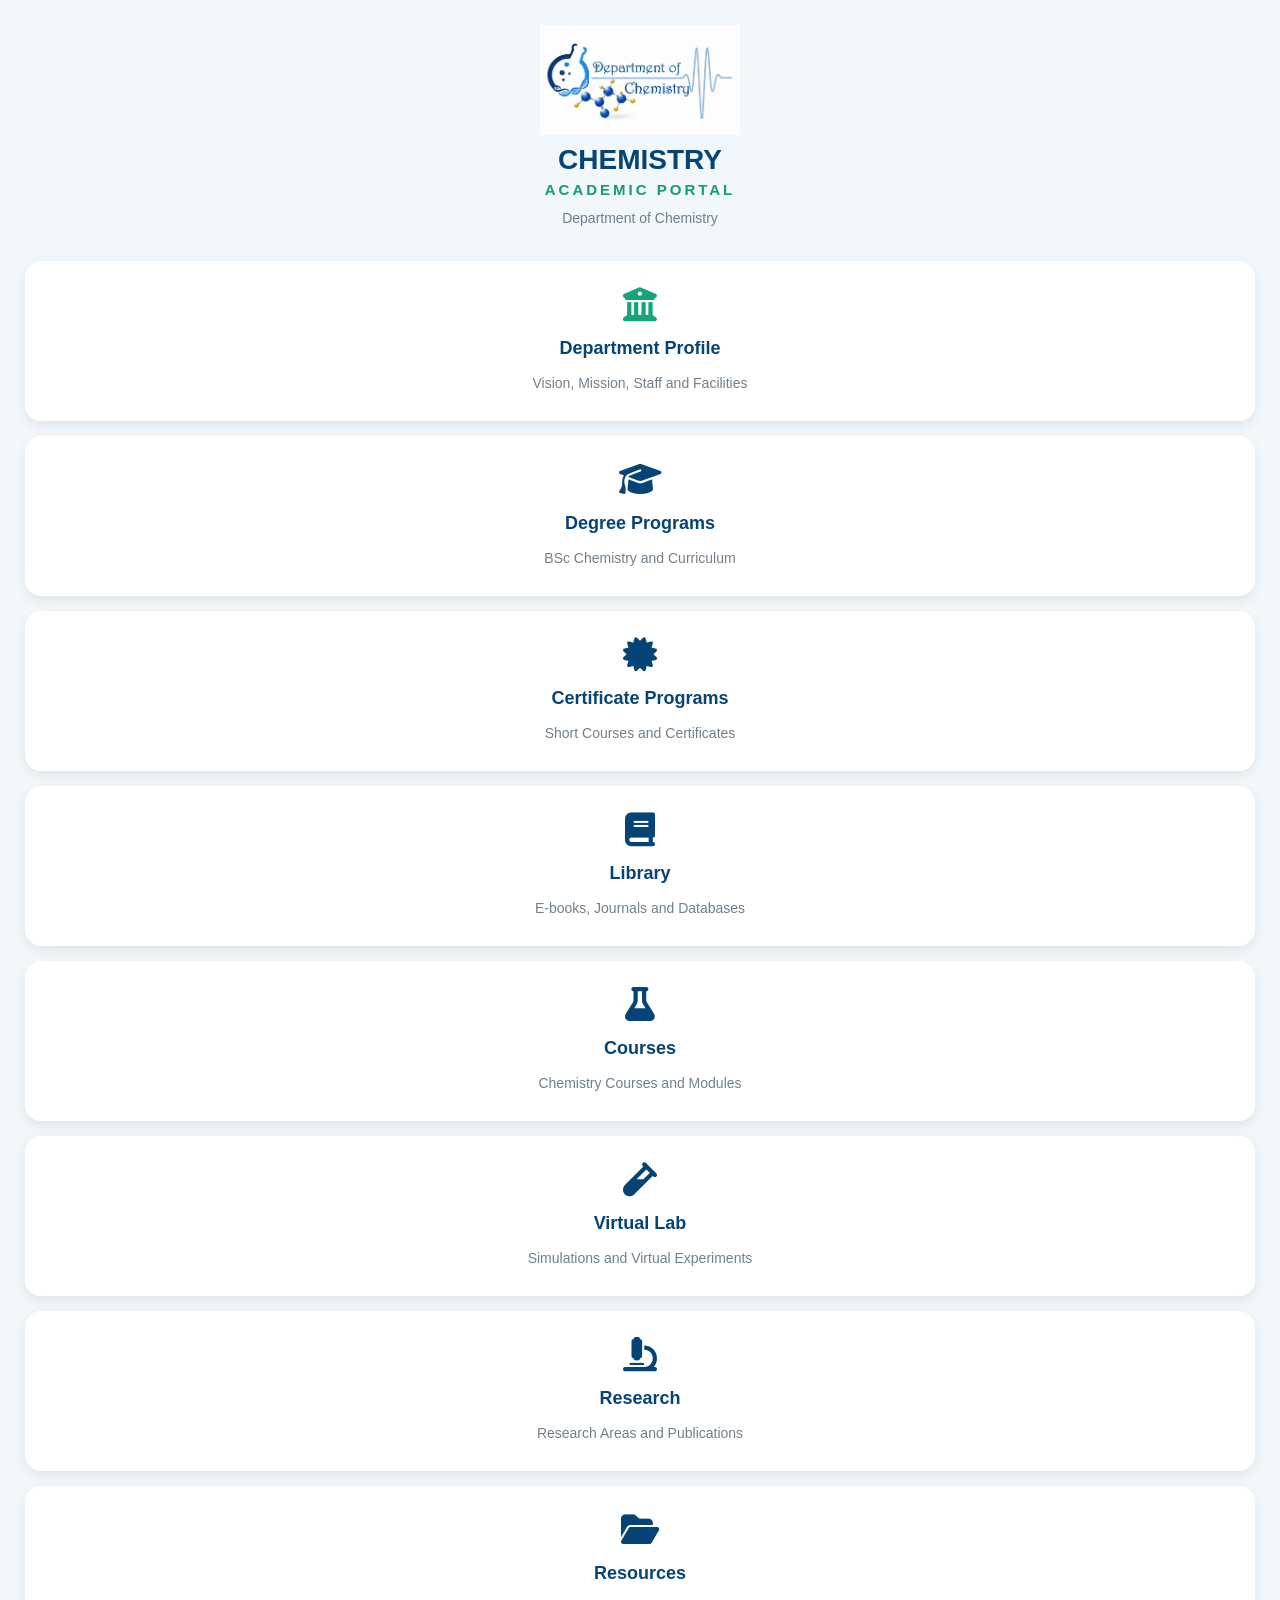
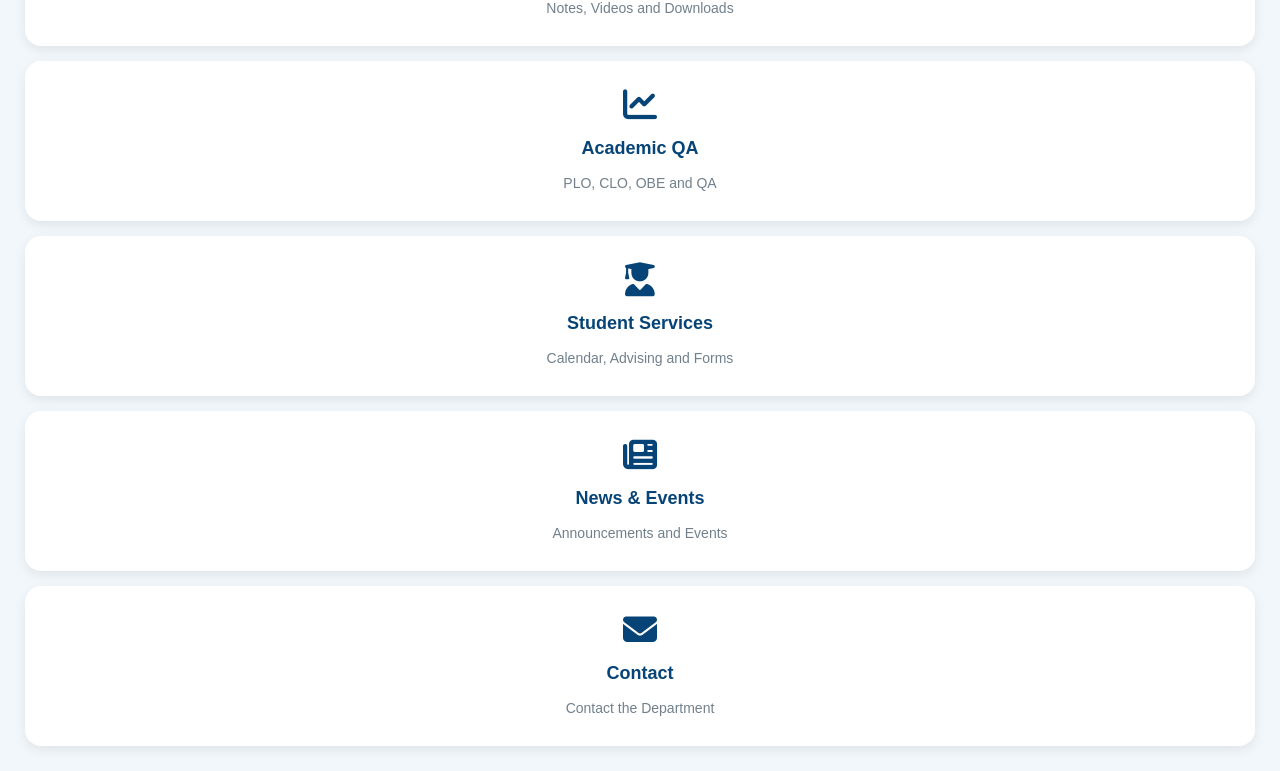
==== commit 24a50aeb: "change" ====
--- a/index.html
+++ b/index.html
@@ -24,7 +24,7 @@
     <header class="portal-header">
 
       <div class="logo-symbol">
-        <img src="image/logo.png" alt="Department of Chemistry Logo" class="logo"> alt "" width "200px"
+        <img src="image/logo.png" alt="" width="200px">
       </div>
 
       <h1>CHEMISTRY</h1>
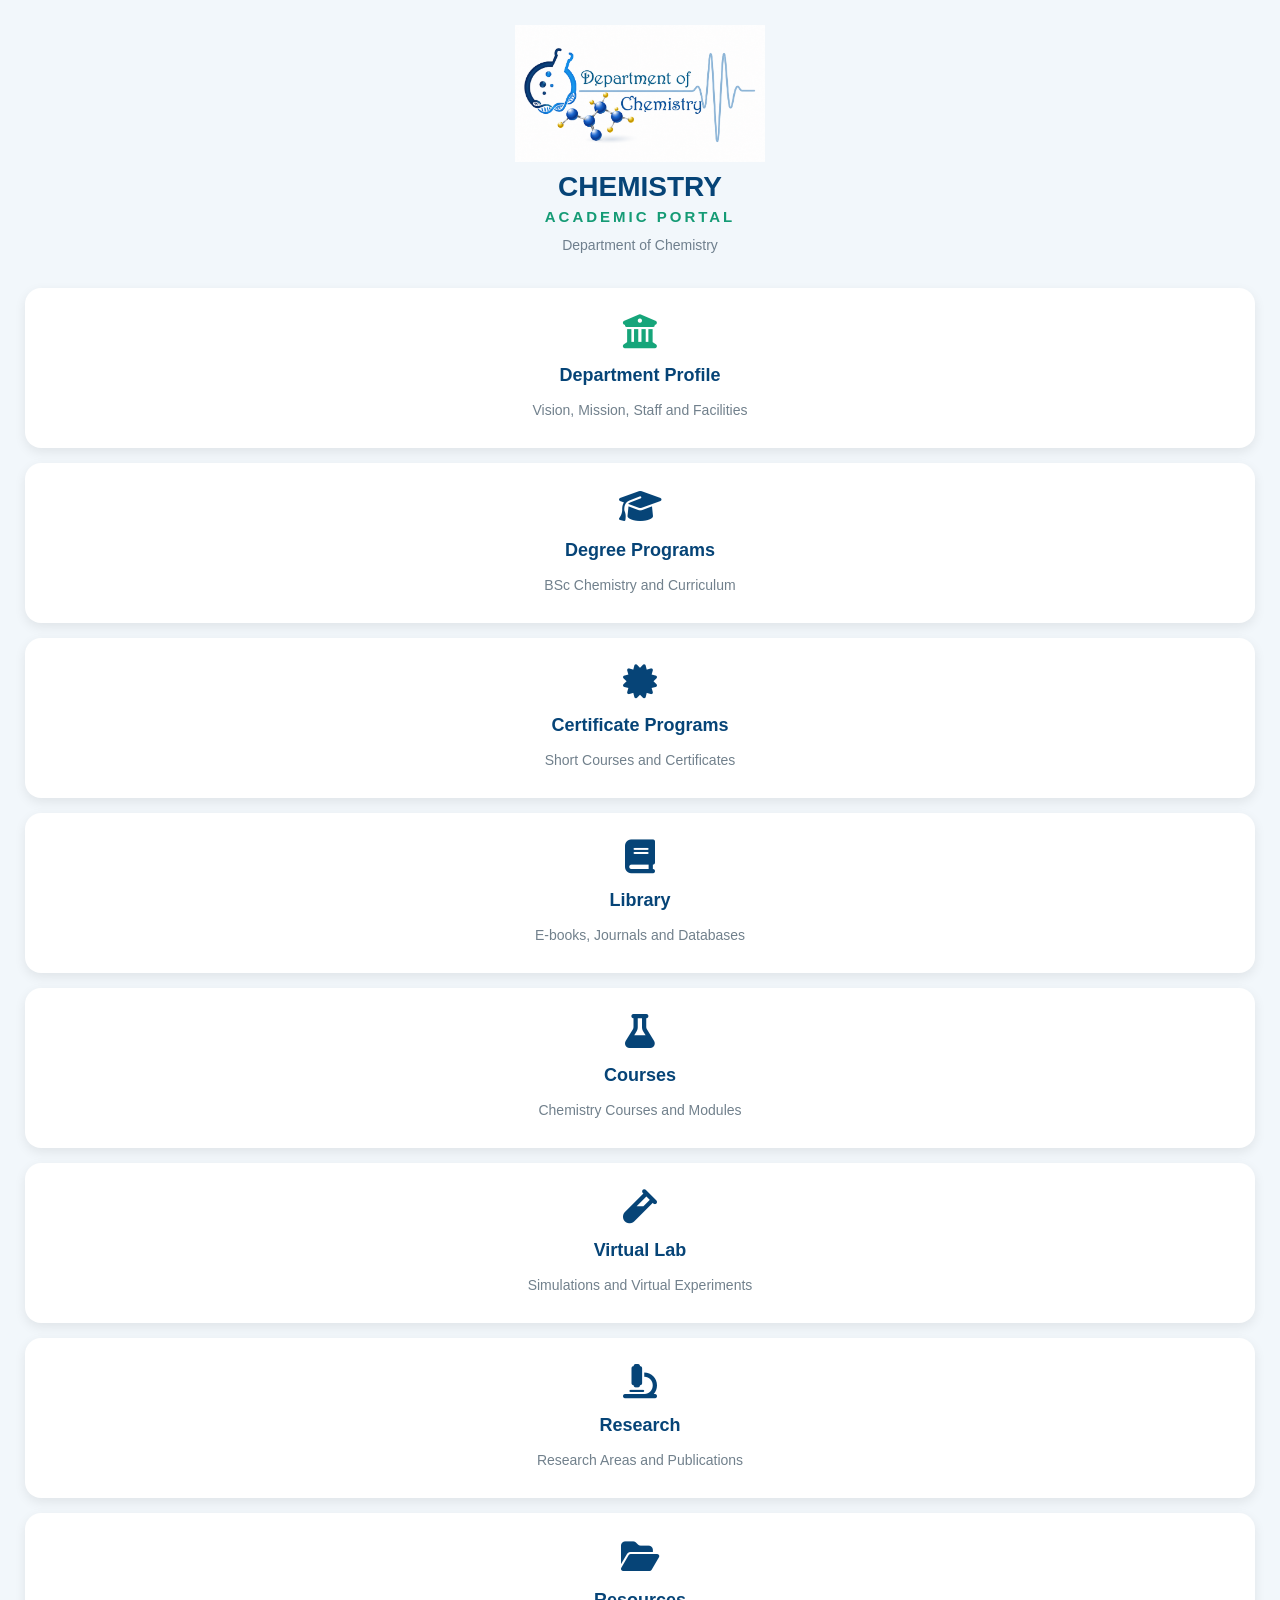
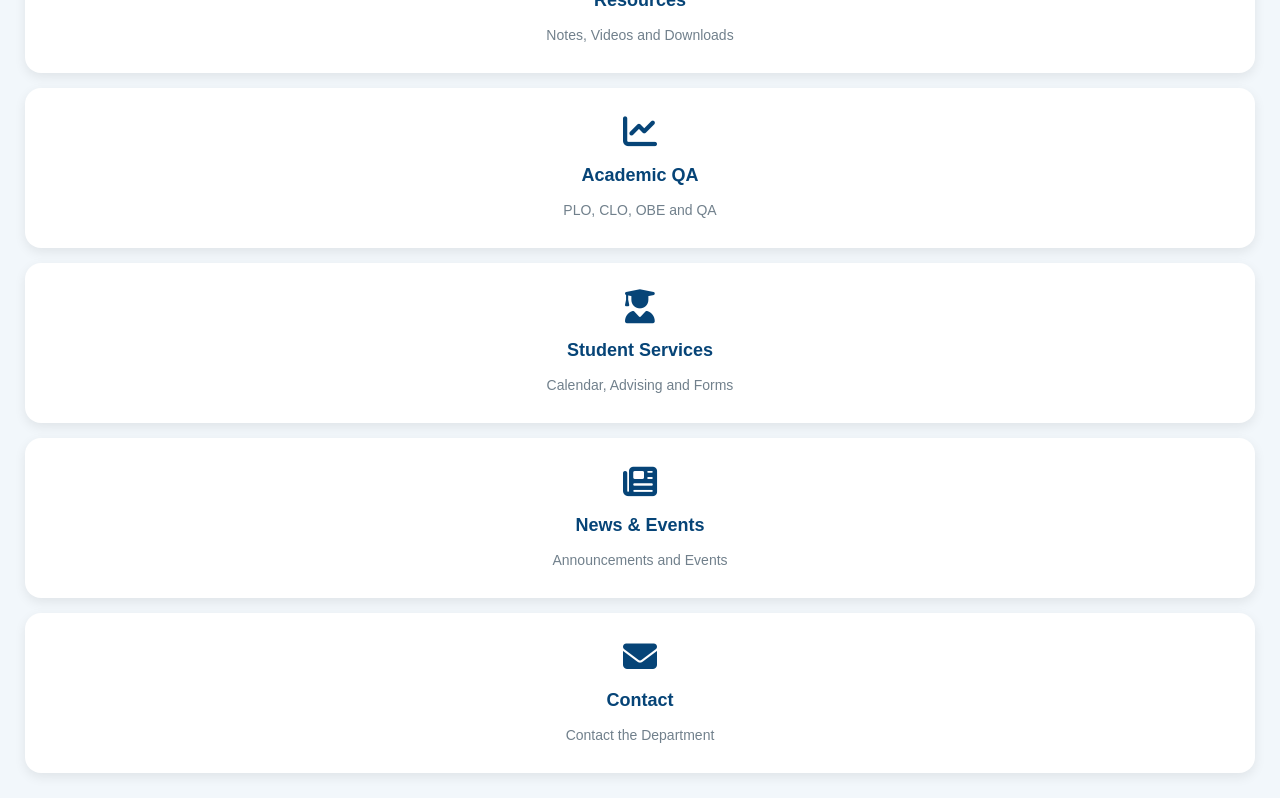
==== commit b36c1a1b: "change file" ====
--- a/index.html
+++ b/index.html
@@ -24,7 +24,7 @@
     <header class="portal-header">
 
       <div class="logo-symbol">
-        <img src="image/logo.png" alt="" width="200px">
+        <img src="image/logo.png" alt="Department of Chemistry Logo" class="logo">
       </div>
 
       <h1>CHEMISTRY</h1>
